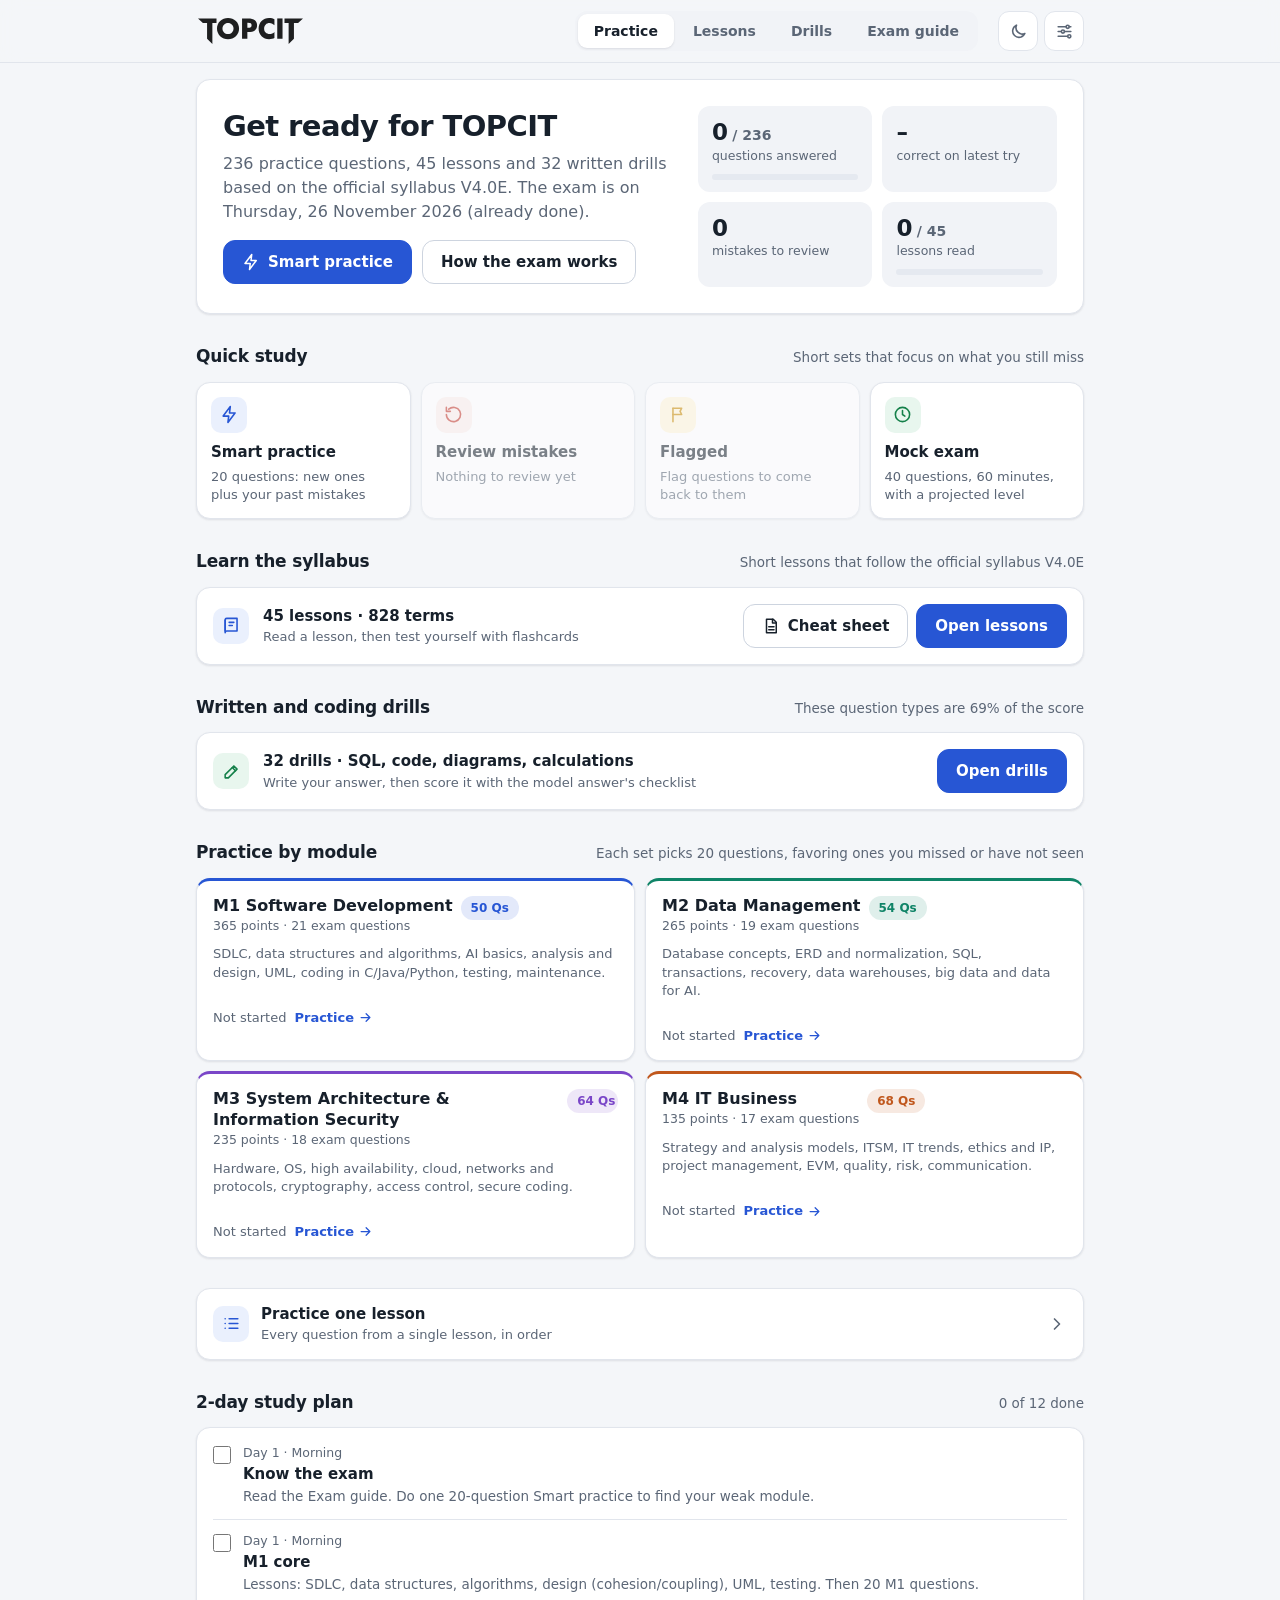
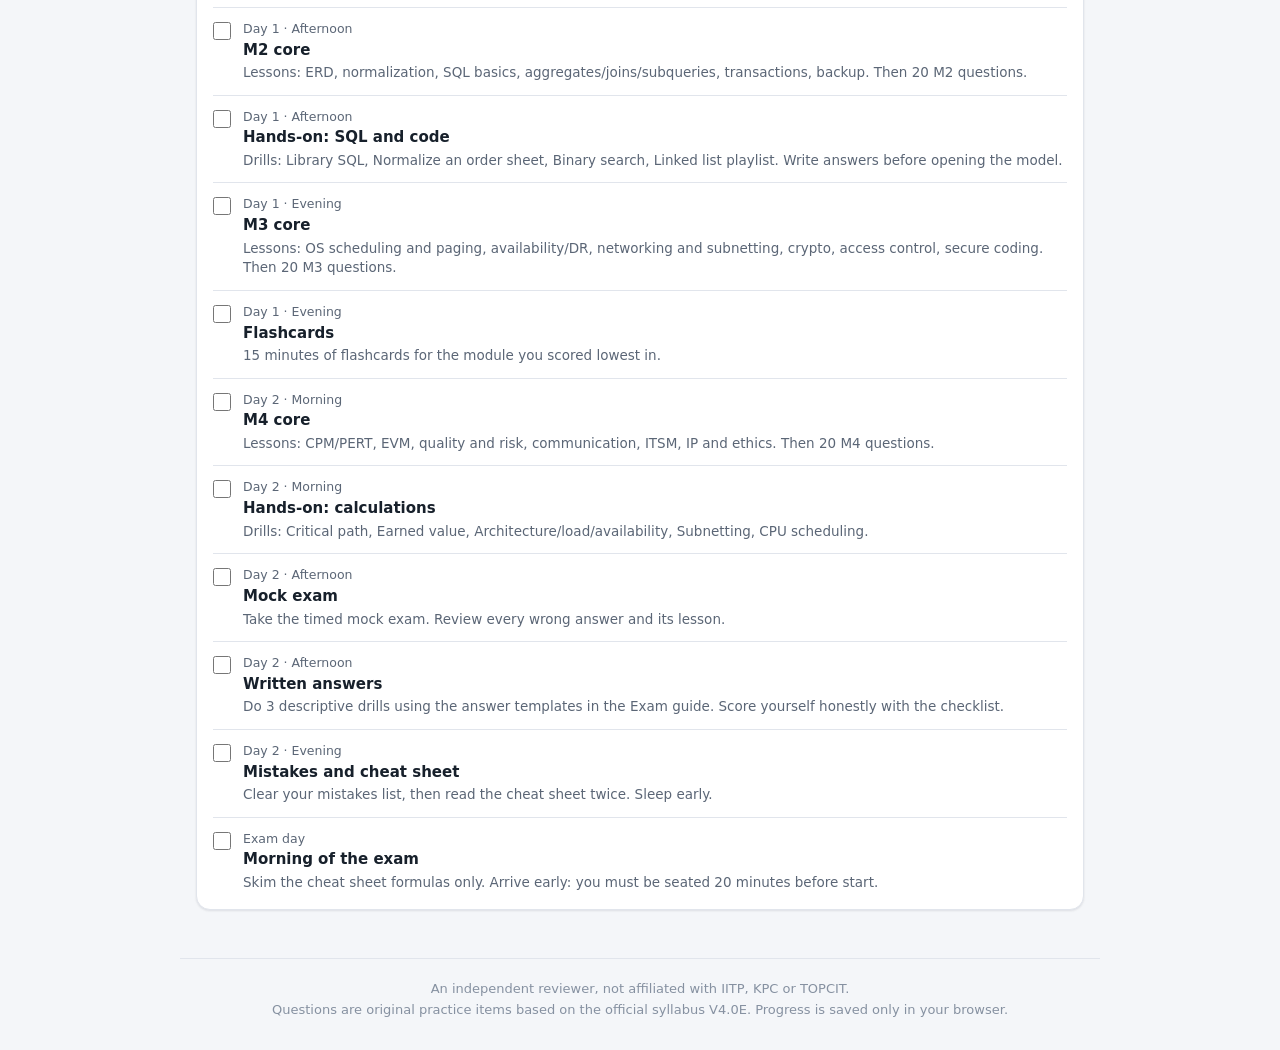
==== index.html @ 1ce20da3 "Add TOPCIT reviewer for the 26 Nov 2026 exam Static site in the same style as the PhilNITS reviewer:" ====
<!DOCTYPE html>
<html lang="en" data-theme="light">
<head>
<meta charset="UTF-8">
<meta name="viewport" content="width=device-width, initial-scale=1, viewport-fit=cover">
<meta name="description" content="Free TOPCIT reviewer: lessons that follow the official syllabus V4.0E, practice questions with an explanation for every choice, a timed mock exam, written and coding drills, and flashcards.">
<title>TOPCIT Reviewer</title>
<link rel="icon" href="img/topcit-logo.svg" type="image/svg+xml">
<link rel="stylesheet" href="css/style.css?v=2">
<script>
  // Light by default; apply a saved choice before the page paints.
  try {
    var saved = JSON.parse(localStorage.getItem('topcit_v1') || '{}');
    var th = saved.settings && saved.settings.theme;
    if (th === 'dark') document.documentElement.setAttribute('data-theme', 'dark');
    else if (th === 'system') document.documentElement.removeAttribute('data-theme');
  } catch (e) { /* storage unavailable */ }
</script>
</head>
<body>
<header class="topbar">
  <div class="topbar-in">
    <div class="brand">
      <a class="logo" href="#home" aria-label="TOPCIT Reviewer home"><img src="img/topcit-logo.svg" width="105" height="26" alt="TOPCIT"></a>
    </div>
    <nav class="mainnav" aria-label="Sections">
      <a href="#home" data-nav="home">Practice</a>
      <a href="#learn" data-nav="learn">Lessons</a>
      <a href="#drills" data-nav="drills">Drills</a>
      <a href="#guide" data-nav="guide">Exam guide</a>
    </nav>
    <div class="top-actions">
      <button class="icon-btn" id="themeBtn" type="button" data-act="toggleTheme" aria-label="Switch to dark mode"></button>
      <button class="icon-btn" id="settingsBtn" type="button" data-act="openSettings" aria-label="Settings"></button>
    </div>
  </div>
</header>

<main id="app" class="wrap"></main>

<footer class="site-foot">
  <p>An independent reviewer, not affiliated with IITP, KPC or TOPCIT.</p>
  <p>Questions are original practice items based on the official syllabus V4.0E. Progress is saved only in your browser.</p>
</footer>

<div id="overlay"></div>
<div id="toast" role="status" aria-live="polite"></div>

<noscript><p class="wrap">This reviewer needs JavaScript turned on.</p></noscript>
<script src="js/core.js?v=2"></script>
<script src="js/m1-lessons.js?v=2"></script>
<script src="js/m1-practice.js?v=2"></script>
<script src="js/m2-lessons.js?v=2"></script>
<script src="js/m2-practice.js?v=2"></script>
<script src="js/m3-lessons.js?v=2"></script>
<script src="js/m3-practice.js?v=2"></script>
<script src="js/m4-lessons.js?v=2"></script>
<script src="js/m4-practice.js?v=2"></script>
<script src="js/guide.js?v=2"></script>
<script src="js/app.js?v=2"></script>
</body>
</html>
---- css/style.css ----
/* Same design system as the PhilNITS IT Passport Reviewer, plus lesson text, code, tables and drills. */

/* ---------- tokens ---------- */
:root {
  --bg: #f4f6f9;
  --surface: #ffffff;
  --surface-2: #f1f3f7;
  --surface-3: #e5e9f0;
  --border: #e1e5ec;
  --border-strong: #cdd4df;
  --text: #17202b;
  --muted: #5b6676;
  --faint: #8691a1;
  --brand: #2756d4;
  --brand-ink: #ffffff;
  --brand-weak: #eaf0fd;
  --brand-line: #c3d2f7;
  --ok: #15804a;
  --ok-ink: #ffffff;
  --ok-weak: #e8f6ee;
  --ok-line: #a6dbbc;
  --bad: #c4382c;
  --bad-ink: #ffffff;
  --bad-weak: #fdeeec;
  --bad-line: #f0b8b1;
  --warn: #b26b00;
  --flag: #c98a00;
  --flag-weak: #fff5d9;
  --m1: #2756d4;
  --m2: #0f8467;
  --m3: #7a46c8;
  --m4: #c0571c;
  --code-bg: #f6f8fb;
  --shadow: 0 1px 2px rgba(16, 24, 40, .05), 0 1px 3px rgba(16, 24, 40, .05);
  --shadow-lg: 0 16px 40px rgba(16, 24, 40, .18);
  --radius: 14px;
  --logo-filter: none;
  --mono: ui-monospace, SFMono-Regular, Menlo, Consolas, "Liberation Mono", monospace;
  color-scheme: light;
}

@media (prefers-color-scheme: dark) {
  :root:not([data-theme="light"]) {
    --bg: #0e1116;
    --surface: #161a21;
    --surface-2: #1d222b;
    --surface-3: #2a303b;
    --border: #2a313c;
    --border-strong: #3b4351;
    --text: #e8ecf2;
    --muted: #a3adbb;
    --faint: #7a8493;
    --brand: #7fa2ff;
    --brand-ink: #0b1224;
    --brand-weak: #1c2640;
    --brand-line: #35466f;
    --ok: #52c985;
    --ok-ink: #0b1f13;
    --ok-weak: #132a1d;
    --ok-line: #2c5c3f;
    --bad: #ff8377;
    --bad-ink: #2a0d0a;
    --bad-weak: #331a18;
    --bad-line: #6c302a;
    --warn: #f0b354;
    --flag: #f2c14e;
    --flag-weak: #32290f;
    --m1: #7fa2ff;
    --m2: #4ccfaa;
    --m3: #b994ff;
    --m4: #ff9d61;
    --code-bg: #12161c;
    --shadow: none;
    --shadow-lg: 0 16px 48px rgba(0, 0, 0, .55);
    --logo-filter: invert(1) brightness(.93);
    color-scheme: dark;
  }
}

:root[data-theme="dark"] {
  --bg: #0e1116;
  --surface: #161a21;
  --surface-2: #1d222b;
  --surface-3: #2a303b;
  --border: #2a313c;
  --border-strong: #3b4351;
  --text: #e8ecf2;
  --muted: #a3adbb;
  --faint: #7a8493;
  --brand: #7fa2ff;
  --brand-ink: #0b1224;
  --brand-weak: #1c2640;
  --brand-line: #35466f;
  --ok: #52c985;
  --ok-ink: #0b1f13;
  --ok-weak: #132a1d;
  --ok-line: #2c5c3f;
  --bad: #ff8377;
  --bad-ink: #2a0d0a;
  --bad-weak: #331a18;
  --bad-line: #6c302a;
  --warn: #f0b354;
  --flag: #f2c14e;
  --flag-weak: #32290f;
  --m1: #7fa2ff;
  --m2: #4ccfaa;
  --m3: #b994ff;
  --m4: #ff9d61;
  --code-bg: #12161c;
  --shadow: none;
  --shadow-lg: 0 16px 48px rgba(0, 0, 0, .55);
  --logo-filter: invert(1) brightness(.93);
  color-scheme: dark;
}

/* ---------- base ---------- */
* { box-sizing: border-box; }
html { -webkit-text-size-adjust: 100%; }
body {
  margin: 0;
  min-height: 100vh;
  background: var(--bg);
  color: var(--text);
  font: 16px/1.5 system-ui, -apple-system, "Segoe UI", Roboto, "Helvetica Neue", Arial, sans-serif;
  -webkit-font-smoothing: antialiased;
}
body.noscroll { overflow: hidden; }
button, select, input, textarea { font: inherit; color: inherit; }
button { -webkit-tap-highlight-color: transparent; }
a { color: var(--brand); }
:focus-visible { outline: 2px solid var(--brand); outline-offset: 2px; }
svg { flex: 0 0 auto; }
.i { width: 18px; height: 18px; }
.muted { color: var(--muted); }
.num { font-variant-numeric: tabular-nums; white-space: nowrap; }
[hidden] { display: none !important; }

.wrap { max-width: 920px; margin: 0 auto; padding: 16px 16px 48px; }
.site-foot {
  max-width: 920px; margin: 0 auto; padding: 18px 16px 28px;
  border-top: 1px solid var(--border);
  text-align: center; font-size: 13px; line-height: 1.5; color: var(--faint);
}
.site-foot p { margin: 2px 0; }
body.has-bar .site-foot { padding-bottom: calc(96px + env(safe-area-inset-bottom)); }

/* ---------- top bar ---------- */
.topbar {
  position: sticky; top: 0; z-index: 20;
  background: var(--bg);
  background: color-mix(in srgb, var(--bg) 86%, transparent);
  -webkit-backdrop-filter: saturate(1.4) blur(10px);
  backdrop-filter: saturate(1.4) blur(10px);
  border-bottom: 1px solid var(--border);
}
.topbar-in { max-width: 920px; margin: 0 auto; padding: 10px 16px; display: flex; align-items: center; flex-wrap: wrap; gap: 8px 12px; }
.brand { flex: 1 1 0; display: flex; align-items: center; min-width: 0; }
.logo { display: block; padding: 8px 2px; }
.logo img { display: block; width: auto; height: 24px; filter: var(--logo-filter); }
.top-actions { margin-left: auto; display: flex; gap: 6px; }
.mainnav {
  order: 3; width: 100%;
  display: flex; gap: 3px; padding: 3px;
  border-radius: 12px; background: var(--surface-2);
}
.mainnav a {
  flex: 1; min-height: 34px; display: grid; place-items: center;
  border-radius: 9px; color: var(--muted);
  font-size: 14px; font-weight: 600; text-decoration: none; white-space: nowrap;
}
.mainnav a:hover { color: var(--text); }
.mainnav a.on { background: var(--surface); color: var(--text); box-shadow: var(--shadow); }
:root[data-theme="dark"] .mainnav a.on { background: var(--surface-3); }
@media (prefers-color-scheme: dark) { :root:not([data-theme="light"]) .mainnav a.on { background: var(--surface-3); } }
body.has-bar .mainnav { display: none; }
@media (min-width: 640px) {
  .mainnav { order: 0; width: auto; margin-left: auto; }
  .mainnav a { padding: 0 16px; }
  .top-actions { margin-left: 8px; }
  .logo img { height: 26px; }
  body.has-bar .mainnav { display: flex; }
}
.icon-btn {
  width: 40px; height: 40px; flex: 0 0 auto;
  display: grid; place-items: center;
  border: 1px solid var(--border); border-radius: 11px;
  background: var(--surface); color: var(--muted); cursor: pointer; text-decoration: none;
}
.icon-btn:hover { color: var(--text); border-color: var(--border-strong); }
.icon-btn svg { width: 19px; height: 19px; }

/* ---------- buttons & controls ---------- */
.btn {
  display: inline-flex; align-items: center; justify-content: center; gap: 8px;
  min-height: 44px; padding: 0 18px;
  border: 1px solid var(--border-strong); border-radius: 12px;
  background: var(--surface); color: var(--text);
  font-weight: 600; font-size: 15px; line-height: 1.2; text-align: center;
  cursor: pointer; text-decoration: none;
}
.btn:hover { background: var(--surface-2); }
.btn.primary { background: var(--brand); border-color: var(--brand); color: var(--brand-ink); }
.btn.primary:hover { filter: brightness(1.07); }
.btn.ghost { background: transparent; border-color: transparent; }
.btn.ghost:hover { background: var(--surface-2); }
.btn.danger { color: var(--bad); border-color: var(--bad-line); }
.btn.danger:hover { background: var(--bad-weak); }
.btn.sm { min-height: 36px; padding: 0 12px; font-size: 14px; border-radius: 10px; }
.btn:disabled { opacity: .45; cursor: default; filter: none; }
.btn svg { width: 18px; height: 18px; }
.link { background: none; border: 0; padding: 4px 0; color: var(--brand); font-size: 13.5px; font-weight: 600; cursor: pointer; text-decoration: none; }
.link:hover { text-decoration: underline; }

.seg { display: inline-flex; flex-wrap: wrap; gap: 2px; padding: 3px; background: var(--surface-2); border-radius: 11px; }
.seg button {
  min-height: 34px; padding: 0 12px;
  border: 0; border-radius: 8px; background: transparent;
  color: var(--muted); font-size: 14px; font-weight: 600; cursor: pointer;
}
.seg button.on { background: var(--surface); color: var(--text); box-shadow: var(--shadow); }
:root[data-theme="dark"] .seg button.on { background: var(--surface-3); }
@media (prefers-color-scheme: dark) { :root:not([data-theme="light"]) .seg button.on { background: var(--surface-3); } }

.toggle {
  position: relative; flex: 0 0 auto;
  width: 46px; height: 28px; border: 0; border-radius: 99px;
  background: var(--surface-3); cursor: pointer; transition: background .15s;
}
.toggle::after {
  content: ""; position: absolute; top: 3px; left: 3px;
  width: 22px; height: 22px; border-radius: 50%;
  background: #fff; box-shadow: 0 1px 3px rgba(0, 0, 0, .3); transition: transform .15s;
}
.toggle[aria-checked="true"] { background: var(--brand); }
.toggle[aria-checked="true"]::after { transform: translateX(18px); }

.meter { height: 6px; border-radius: 99px; background: var(--surface-3); overflow: hidden; }
.meter i { display: block; height: 100%; border-radius: inherit; background: var(--tc, var(--brand)); }

.pill {
  --tc: var(--brand);
  display: inline-flex; align-items: center;
  padding: 3px 10px; border-radius: 99px;
  font-size: 12px; font-weight: 700; white-space: nowrap;
  color: var(--tc);
  background: var(--surface-2);
  background: color-mix(in srgb, var(--tc) 13%, transparent);
}
.m1 { --tc: var(--m1); }
.m2 { --tc: var(--m2); }
.m3 { --tc: var(--m3); }
.m4 { --tc: var(--m4); }
.pill.grey { --tc: var(--muted); }
.pill.warn { --tc: var(--warn); }

.card { background: var(--surface); border: 1px solid var(--border); border-radius: var(--radius); box-shadow: var(--shadow); }

kbd {
  display: inline-block; min-width: 20px; padding: 0 5px;
  border: 1px solid var(--border-strong); border-bottom-width: 2px; border-radius: 5px;
  background: var(--surface); color: var(--muted);
  font-family: inherit; font-size: 11.5px; font-weight: 600; line-height: 1.6; text-align: center;
}
@media (hover: none) { .kbd-only { display: none; } }

/* ---------- home ---------- */
.hero { padding: 20px; display: grid; gap: 18px; }
.hero h1 { margin: 0; font-size: 25px; line-height: 1.2; letter-spacing: -.02em; }
.hero p { margin: 8px 0 0; color: var(--muted); }
.hero-actions { display: flex; flex-wrap: wrap; gap: 10px; margin-top: 16px; }
.hero-actions .btn { flex: 1 1 auto; }
.stats { display: grid; grid-template-columns: repeat(2, 1fr); gap: 10px; }
.stat { padding: 12px 14px; border-radius: 12px; background: var(--surface-2); min-width: 0; }
.stat b { display: block; font-size: 23px; line-height: 1.25; letter-spacing: -.02em; font-variant-numeric: tabular-nums; }
.stat b small { font-size: 14px; color: var(--muted); font-weight: 600; letter-spacing: 0; }
.stat span { display: block; font-size: 12.5px; color: var(--muted); }
.stat .meter { margin-top: 8px; }
@media (min-width: 760px) {
  .hero { grid-template-columns: 1.25fr 1fr; align-items: center; padding: 26px; gap: 26px; }
  .hero h1 { font-size: 29px; }
  .hero-actions .btn { flex: 0 0 auto; }
}

.section { margin-top: 30px; }
.section-head { display: flex; align-items: baseline; justify-content: space-between; flex-wrap: wrap; gap: 4px 12px; margin: 0 0 12px; }
.section-head h2 { margin: 0; font-size: 17px; letter-spacing: -.01em; }
.section-head p { margin: 0; font-size: 13.5px; color: var(--muted); }

.notice {
  display: flex; align-items: center; justify-content: space-between; flex-wrap: wrap; gap: 10px;
  margin: 12px 0 0; padding: 10px 12px; border-radius: 12px;
  background: var(--brand-weak); font-size: 14px;
}

.tiles { display: grid; grid-template-columns: repeat(2, 1fr); gap: 10px; }
@media (min-width: 760px) { .tiles { grid-template-columns: repeat(4, 1fr); } }
.tile {
  display: flex; flex-direction: column; align-items: flex-start; gap: 6px;
  padding: 14px; text-align: left; cursor: pointer; color: inherit; text-decoration: none;
  border: 1px solid var(--border); border-radius: var(--radius);
  background: var(--surface); box-shadow: var(--shadow);
  transition: border-color .15s, transform .15s;
}
.tile:hover:not(:disabled) { border-color: var(--brand-line); transform: translateY(-1px); }
.tile:disabled { opacity: .55; cursor: default; }
.tile b { font-size: 15px; line-height: 1.3; }
.tile > span:last-child { font-size: 13px; line-height: 1.4; color: var(--muted); }
.ic {
  width: 36px; height: 36px; margin-bottom: 4px; border-radius: 10px;
  display: grid; place-items: center;
  background: var(--brand-weak); color: var(--brand);
}
.ic svg { width: 19px; height: 19px; }
.ic.bad { background: var(--bad-weak); color: var(--bad); }
.ic.ok { background: var(--ok-weak); color: var(--ok); }
.ic.flag { background: var(--flag-weak); color: var(--flag); }

.decks { grid-template-columns: 1fr; }
@media (min-width: 760px) { .decks { grid-template-columns: repeat(3, 1fr); } }
.decks .tile { display: grid; grid-template-columns: auto 1fr; align-items: center; column-gap: 12px; }
.decks .tile .ic { grid-row: span 2; margin: 0; }

.learn-cta { display: flex; align-items: center; flex-wrap: wrap; gap: 12px 14px; padding: 16px; }
.learn-cta .ic { margin: 0; }
.learn-text { flex: 1 1 220px; min-width: 0; }
.learn-text b { display: block; font-size: 15px; }
.learn-text span { display: block; font-size: 13px; color: var(--muted); }
.learn-btns { display: flex; flex-wrap: wrap; gap: 8px; }
@media (max-width: 520px) { .learn-btns { width: 100%; } .learn-btns .btn { flex: 1; } }

.topics { display: grid; gap: 10px; }
@media (min-width: 640px) { .topics { grid-template-columns: repeat(2, 1fr); } }
.topic {
  display: flex; flex-direction: column; gap: 10px;
  width: 100%; padding: 15px 16px; text-align: left; cursor: pointer;
  border-top: 3px solid var(--tc);
  transition: border-color .15s, transform .15s;
}
.topic:hover { border-color: var(--brand-line); border-top-color: var(--tc); transform: translateY(-1px); }
.row-top { display: flex; align-items: flex-start; justify-content: space-between; gap: 8px; }
.row-top > span { min-width: 0; }
.row-top b { display: block; font-size: 16px; line-height: 1.3; }
.row-top small { display: block; font-size: 12.5px; color: var(--muted); }
.desc { font-size: 13px; line-height: 1.4; color: var(--muted); }
.row-foot { display: flex; align-items: center; justify-content: space-between; gap: 8px; font-size: 13px; color: var(--muted); }
.go { display: inline-flex; align-items: center; gap: 4px; color: var(--brand); font-weight: 600; white-space: nowrap; }
.go svg { width: 15px; height: 15px; }

.panel summary {
  display: flex; align-items: center; gap: 12px;
  padding: 14px 16px; cursor: pointer; list-style: none;
}
.panel summary::-webkit-details-marker { display: none; }
.panel summary .ic { margin: 0; }
.panel summary b { display: block; font-size: 15px; }
.panel summary small { display: block; font-size: 13px; color: var(--muted); }
.panel summary > svg { margin-left: auto; width: 20px; height: 20px; color: var(--muted); transition: transform .15s; }
.panel[open] summary > svg { transform: rotate(90deg); }
.panel-body { padding: 4px 16px 16px; border-top: 1px solid var(--border); }
.field-label { display: block; margin: 14px 0 6px; font-size: 13px; font-weight: 700; color: var(--muted); }
.lesson-pick { list-style: none; margin: 0; padding: 0; }
.lesson-pick li { display: flex; align-items: baseline; justify-content: space-between; gap: 12px; padding: 7px 0; border-top: 1px solid var(--border); font-size: 14.5px; }
.lesson-pick li:first-child { border-top: 0; }
.lesson-pick .link { font-size: 14.5px; text-align: left; font-weight: 500; }
.lesson-pick .muted { font-size: 13px; white-space: nowrap; font-variant-numeric: tabular-nums; }

.plan { list-style: none; margin: 0; padding: 4px 16px; }
.plan li { border-top: 1px solid var(--border); }
.plan li:first-child { border-top: 0; }
.plan label { display: flex; align-items: flex-start; gap: 12px; padding: 12px 0; cursor: pointer; }
.plan input { flex: 0 0 auto; width: 18px; height: 18px; margin: 2px 0 0; accent-color: var(--ok); }
.plan-text { min-width: 0; }
.plan-text b { display: block; font-size: 15px; }
.plan-text small { display: block; font-size: 12.5px; color: var(--muted); }
.plan-text span { display: block; margin-top: 2px; font-size: 13.5px; line-height: 1.45; color: var(--muted); }
.plan li.done b { color: var(--muted); text-decoration: line-through; }

/* ---------- tables ---------- */
.tbl { overflow-x: auto; margin: 12px 0; border: 1px solid var(--border); border-radius: 12px; }
.tbl table { width: 100%; border-collapse: collapse; font-size: 14px; line-height: 1.45; }
.tbl th, .tbl td { padding: 8px 12px; text-align: left; vertical-align: top; border-bottom: 1px solid var(--border); }
.tbl th { background: var(--surface-2); color: var(--muted); font-size: 13px; font-weight: 700; white-space: nowrap; }
.tbl tr:last-child td { border-bottom: 0; }
.tbl.flat { margin: 0; border: 0; border-radius: 0; }

/* ---------- page heads ---------- */
.page-head { margin: 6px 0 4px; }
.page-head h1 { margin: 0; font-size: 26px; letter-spacing: -.02em; }
.page-head p { margin: 6px 0 14px; color: var(--muted); }

/* ---------- guide ---------- */
.kpis { display: grid; grid-template-columns: repeat(2, 1fr); gap: 10px; }
@media (min-width: 760px) { .kpis { grid-template-columns: repeat(4, 1fr); } }
.kpi { padding: 14px 16px; }
.kpi-label { display: block; font-size: 13px; color: var(--muted); }
.kpi b { display: block; margin-top: 2px; font-size: 24px; font-weight: 650; letter-spacing: -.02em; }
.kpi small { display: block; margin-top: 2px; font-size: 12.5px; line-height: 1.4; color: var(--muted); }
.note { margin: 10px 2px 0; font-size: 13.5px; color: var(--muted); }

.barlist { list-style: none; margin: 0; padding: 16px; display: grid; gap: 12px; }
.barlist li { display: grid; grid-template-columns: minmax(110px, 40%) 1fr auto; align-items: center; gap: 10px; font-size: 14px; }
.bl-label { min-width: 0; display: flex; align-items: center; gap: 8px; }
.bl-label span { min-width: 0; overflow: hidden; text-overflow: ellipsis; white-space: nowrap; }
.bl-track { height: 10px; border-radius: 0 4px 4px 0; background: var(--surface-2); overflow: hidden; }
.bl-fill { display: block; height: 100%; border-radius: 0 4px 4px 0; background: var(--tc, var(--brand)); }
.bl-value { min-width: 64px; text-align: right; font-weight: 600; font-variant-numeric: tabular-nums; }
.bl-value small { margin-left: 4px; font-weight: 500; color: var(--muted); }
@media (max-width: 520px) { .barlist li { grid-template-columns: minmax(0, 1fr) auto; } .bl-track { grid-column: 1 / -1; grid-row: 2; } }

.types { list-style: none; margin: 0; padding: 4px 16px; }
.types li { display: grid; grid-template-columns: minmax(0, 1fr) auto; gap: 2px 12px; padding: 12px 0; border-top: 1px solid var(--border); }
.types li:first-child { border-top: 0; }
.types b { font-size: 15px; }
.types .num { font-weight: 700; }
.types span { grid-column: 1 / -1; font-size: 13.5px; color: var(--muted); line-height: 1.45; }

.levels { list-style: none; margin: 0; padding: 4px 16px; }
.levels li { display: flex; align-items: center; gap: 12px; padding: 10px 0; border-top: 1px solid var(--border); font-size: 14.5px; }
.levels li:first-child { border-top: 0; }
.levels .pill { min-width: 66px; justify-content: center; }
.levels b { flex: 1; }

.tips { list-style: none; margin: 0; padding: 4px 16px; }
.tips li { padding: 12px 0; border-top: 1px solid var(--border); }
.tips li:first-child { border-top: 0; }
.tips b { display: block; font-size: 15px; }
.tips span { display: block; margin-top: 2px; font-size: 14px; line-height: 1.5; color: var(--muted); }

.templates { display: grid; gap: 10px; }
@media (min-width: 640px) { .templates { grid-template-columns: repeat(2, 1fr); } }
.template { padding: 14px 16px; }
.template b { font-size: 15px; }
.template ol { margin: 8px 0 0; padding-left: 20px; font-size: 14px; line-height: 1.5; color: var(--muted); }
.template li { margin: 2px 0; }

.links { display: grid; padding: 6px; }
.links a { display: flex; align-items: center; gap: 12px; padding: 10px; border-radius: 10px; color: inherit; text-decoration: none; }
.links a:hover { background: var(--surface-2); }
.links a .ic { margin: 0; }
.links b { display: block; font-size: 15px; }
.links small { display: block; font-size: 13px; color: var(--muted); }
.links a > svg:last-child { margin-left: auto; width: 16px; height: 16px; color: var(--faint); }

/* ---------- lessons ---------- */
.search {
  display: flex; align-items: center; gap: 10px;
  min-height: 48px; padding: 0 14px;
  border: 1px solid var(--border-strong); border-radius: 12px;
  background: var(--surface); color: var(--muted);
}
.search:focus-within { border-color: var(--brand); box-shadow: 0 0 0 3px var(--brand-weak); }
.search input { flex: 1; min-width: 0; border: 0; outline: 0; background: transparent; color: var(--text); font-size: 16px; }
.search-count { margin: 16px 0 0; font-size: 14px; color: var(--muted); }

.lessons { display: grid; gap: 10px; }
@media (min-width: 640px) { .lessons { grid-template-columns: repeat(2, 1fr); } }
@media (min-width: 880px) { .lessons { grid-template-columns: repeat(3, 1fr); } }
.lesson {
  display: flex; flex-direction: column; gap: 10px; min-width: 0;
  padding: 15px 16px; color: inherit; text-decoration: none;
  border-top: 3px solid var(--tc);
  transition: border-color .15s, transform .15s;
}
.lesson:hover { border-color: var(--brand-line); border-top-color: var(--tc); transform: translateY(-1px); }
.lesson .desc { display: -webkit-box; -webkit-line-clamp: 2; -webkit-box-orient: vertical; overflow: hidden; }
.lesson .row-foot .ok { color: var(--ok); font-weight: 600; }

.term-list { display: grid; gap: 10px; margin-top: 12px; }
.term { display: block; padding: 14px 16px; color: inherit; text-decoration: none; }
.term:hover { border-color: var(--brand-line); }
.term b { display: block; font-size: 16px; line-height: 1.3; }
.term p { margin: 6px 0 0; font-size: 14.5px; line-height: 1.55; }
.term small { display: flex; align-items: center; gap: 8px; margin-top: 10px; font-size: 13px; color: var(--muted); }

.lesson-hero { padding: 18px; border-top: 3px solid var(--tc); }
.lesson-hero p { margin: 0; line-height: 1.6; }
.lesson-stats { display: flex; flex-wrap: wrap; gap: 4px 16px; margin-top: 10px; font-size: 13.5px; color: var(--muted); }
.lesson-hero .hero-actions { margin-top: 14px; }
.lesson-hero .hero-actions .btn { flex: 0 1 auto; }

.lesson-nav { display: grid; grid-template-columns: 1fr 1fr; gap: 10px; margin-top: 18px; }
.lesson-link { display: flex; flex-direction: column; gap: 2px; min-width: 0; padding: 12px 14px; color: inherit; text-decoration: none; }
.lesson-link:hover { border-color: var(--brand-line); }
.lesson-link small { display: inline-flex; align-items: center; gap: 4px; font-size: 12.5px; color: var(--muted); }
.lesson-link small svg { width: 14px; height: 14px; }
.lesson-link b { font-size: 14.5px; line-height: 1.35; }
.lesson-link.next { align-items: flex-end; text-align: right; }

/* ---------- lesson text ---------- */
.prose { padding: 6px 18px 18px; line-height: 1.65; }
@media (min-width: 640px) { .prose { padding: 8px 26px 24px; } }
.prose h3 { margin: 26px 0 8px; padding-top: 18px; border-top: 1px solid var(--border); font-size: 18px; letter-spacing: -.01em; }
.prose h3:first-child { margin-top: 12px; padding-top: 0; border-top: 0; }
.prose h4 { margin: 18px 0 6px; font-size: 16px; }
.prose p { margin: 10px 0; }
.prose ul, .prose ol { margin: 10px 0; padding-left: 22px; }
.prose li { margin: 5px 0; }
.prose li > ul, .prose li > ol { margin: 4px 0; }
.prose.flat { padding: 0; }
code { padding: 1px 6px; border-radius: 6px; background: var(--surface-2); font-family: var(--mono); font-size: .86em; overflow-wrap: anywhere; }
.code { position: relative; margin: 12px 0; }
.code pre { margin: 0; overflow-x: auto; padding: 12px 14px; border: 1px solid var(--border); border-radius: 12px; background: var(--code-bg); font: 13.5px/1.55 var(--mono); tab-size: 4; }
.code pre code { padding: 0; border-radius: 0; background: none; font-size: inherit; overflow-wrap: normal; }
.code-lang { position: absolute; top: 6px; right: 10px; font-size: 11.5px; font-weight: 600; color: var(--faint); }
.tip-box { margin: 12px 0; padding: 10px 13px; border-radius: 10px; background: var(--brand-weak); font-size: 15px; line-height: 1.55; }
.tip-box.trap { background: var(--flag-weak); }
.tip-box b.tag { margin-right: 8px; color: var(--brand); font-size: 11.5px; letter-spacing: .05em; text-transform: uppercase; }
.tip-box.trap b.tag { color: var(--flag); }

/* ---------- quiz ---------- */
.qhead { display: flex; align-items: center; gap: 10px; margin: 2px 0 12px; }
.titles { flex: 1; min-width: 0; }
.titles b { display: block; font-size: 16px; line-height: 1.3; white-space: nowrap; overflow: hidden; text-overflow: ellipsis; }
.titles span { display: block; font-size: 13px; color: var(--muted); white-space: nowrap; overflow: hidden; text-overflow: ellipsis; }
.qright { display: flex; align-items: center; gap: 8px; }
.score { display: flex; gap: 6px; }
.score span {
  display: inline-flex; align-items: center; gap: 4px;
  padding: 4px 10px 4px 8px; border-radius: 99px;
  font-size: 13.5px; font-weight: 700; font-variant-numeric: tabular-nums;
}
.score svg { width: 14px; height: 14px; stroke-width: 3; }
.score .ok { background: var(--ok-weak); color: var(--ok); }
.score .bad { background: var(--bad-weak); color: var(--bad); }
.timer {
  padding: 6px 10px; border-radius: 10px;
  background: var(--surface-2); font-weight: 700; font-variant-numeric: tabular-nums;
}
.timer.low { background: var(--bad-weak); color: var(--bad); }

.pbar { display: flex; height: 6px; margin-bottom: 14px; border-radius: 99px; background: var(--surface-3); overflow: hidden; }
.pbar i { display: block; height: 100%; transition: width .25s; }
.pbar .ok { background: var(--ok); }
.pbar .bad { background: var(--bad); }
.pbar .done { background: var(--brand); }

.qcard { padding: 16px 14px 18px; }
@media (min-width: 640px) { .qcard { padding: 22px 24px 24px; } }
.qmeta { display: flex; align-items: center; flex-wrap: wrap; gap: 8px; margin-bottom: 14px; }
.qsrc { font-size: 13px; color: var(--muted); text-decoration: none; }
a.qsrc:hover { color: var(--brand); text-decoration: underline; }
.flag-btn {
  display: inline-flex; align-items: center; gap: 6px; margin-left: auto;
  min-height: 34px; padding: 0 12px;
  border: 1px solid var(--border); border-radius: 99px;
  background: var(--surface); color: var(--muted);
  font-size: 13px; font-weight: 600; cursor: pointer;
}
.flag-btn svg { width: 15px; height: 15px; }
.flag-btn:hover { border-color: var(--border-strong); color: var(--text); }
.flag-btn.on { border-color: var(--flag); background: var(--flag-weak); color: var(--flag); }

.stem { margin: 0 0 14px; font-size: 16.5px; line-height: 1.6; }
.stem .qn { margin-right: 6px; font-weight: 700; }

.verdict { display: flex; align-items: center; gap: 8px; min-height: 26px; margin: 0 0 10px; font-size: 15px; font-weight: 700; }
.verdict svg { width: 18px; height: 18px; stroke-width: 3; }
.verdict.ok { color: var(--ok); }
.verdict.bad { color: var(--bad); }

.choices { display: flex; flex-direction: column; gap: 8px; }
.choice {
  display: flex; align-items: center; gap: 10px;
  width: 100%; padding: 10px; text-align: left; line-height: 1.45;
  border: 1.5px solid var(--border); border-radius: 12px;
  background: var(--surface); cursor: pointer;
  transition: border-color .12s, background-color .12s, opacity .12s;
}
@media (min-width: 640px) { .choice { gap: 14px; padding: 11px 14px; } }
.choices:not(.revealed) .choice:hover { border-color: var(--brand-line); background: var(--brand-weak); }
.choice .key {
  flex: 0 0 30px; height: 30px;
  display: grid; place-items: center;
  border: 1px solid var(--border); border-radius: 8px;
  background: var(--surface-2); color: var(--muted);
  font-size: 14px; font-weight: 700;
}
.choices.multi .choice .key { border-radius: 6px; }
.choice .key svg { width: 16px; height: 16px; stroke-width: 3; }
.choice .ctext { flex: 1 1 auto; min-width: 0; overflow-wrap: anywhere; }
.choice.picked { border-color: var(--brand); background: var(--brand-weak); }
.choice.picked .key { border-color: var(--brand); background: var(--brand); color: var(--brand-ink); }
.choice.correct { border-color: var(--ok); background: var(--ok-weak); }
.choice.correct .key { border-color: var(--ok); background: var(--ok); color: var(--ok-ink); }
.choice.wrong { border-color: var(--bad); background: var(--bad-weak); }
.choice.wrong .key { border-color: var(--bad); background: var(--bad); color: var(--bad-ink); }
.choice.dim { opacity: .62; }
.revealed .choice { cursor: default; }

.why {
  margin: 6px 0 6px;
  padding: 9px 12px; border-radius: 10px; border-left: 3px solid var(--border-strong);
  background: var(--surface-2); font-size: 14.5px; line-height: 1.55;
  animation: fade .18s ease-out;
}
@media (min-width: 640px) { .why { margin-left: 46px; } }
.why.ok { border-left-color: var(--ok); }
.why.no { border-left-color: var(--bad); }
.why.other { color: var(--muted); }
.why .tag { margin-right: 8px; font-size: 11.5px; font-weight: 800; letter-spacing: .05em; text-transform: uppercase; }
.why.ok .tag { color: var(--ok); }
.why.no .tag { color: var(--bad); }
.why.plain { margin-left: 0; margin-top: 12px; }

.check-row { display: flex; align-items: center; flex-wrap: wrap; gap: 12px; margin-top: 14px; font-size: 13.5px; color: var(--muted); }
.blanks { display: grid; gap: 10px; }
.blank { display: grid; grid-template-columns: 1fr; gap: 6px; }
@media (min-width: 640px) { .blank { grid-template-columns: 110px 1fr; align-items: center; } .blank .answer { grid-column: 2; } }
.blank > span:first-child { font-size: 14px; font-weight: 700; }
.blank input {
  width: 100%; min-height: 44px; padding: 0 12px;
  border: 1.5px solid var(--border-strong); border-radius: 11px;
  background: var(--surface); color: var(--text); font-size: 16px;
}
.blank input:focus { outline: none; border-color: var(--brand); box-shadow: 0 0 0 3px var(--brand-weak); }
.blank.ok input { border-color: var(--ok); background: var(--ok-weak); }
.blank.bad input { border-color: var(--bad); background: var(--bad-weak); }
.blank .answer { display: flex; align-items: center; gap: 6px; font-size: 14px; color: var(--muted); }
.blank .answer svg { width: 15px; height: 15px; stroke-width: 3; }
.blank.ok .answer svg { color: var(--ok); }
.blank.bad .answer svg { color: var(--bad); }

.kbd-hint { margin: 14px 0 0; text-align: center; font-size: 12.5px; color: var(--faint); }

.actionbar {
  position: fixed; left: 0; right: 0; bottom: 0; z-index: 15;
  padding: 10px 16px calc(10px + env(safe-area-inset-bottom));
  background: var(--surface);
  background: color-mix(in srgb, var(--surface) 90%, transparent);
  -webkit-backdrop-filter: blur(12px);
  backdrop-filter: blur(12px);
  border-top: 1px solid var(--border);
}
.actionbar .in { max-width: 920px; margin: 0 auto; display: grid; grid-template-columns: 1fr auto 1fr; gap: 10px; }
.actionbar .navbtn { min-width: 96px; font-variant-numeric: tabular-nums; }
@media (max-width: 380px) { .actionbar .lbl { display: none; } }

/* ---------- results ---------- */
.result-hero { padding: 26px 18px; text-align: center; }
.result-hero h1 { margin: 6px 0 4px; font-size: 23px; letter-spacing: -.02em; }
.result-hero p { margin: 0; }
.ring {
  --rc: var(--brand);
  width: 136px; height: 136px; margin: 0 auto 8px; border-radius: 50%;
  display: grid; place-items: center;
  background: conic-gradient(var(--rc) calc(var(--p) * 1%), var(--surface-3) 0);
}
.ring::before { content: ""; grid-area: 1 / 1; width: 108px; height: 108px; border-radius: 50%; background: var(--surface); }
.ring b { grid-area: 1 / 1; position: relative; font-size: 30px; letter-spacing: -.02em; font-variant-numeric: tabular-nums; }
.ring.ok { --rc: var(--ok); }
.ring.warn { --rc: var(--warn); }
.ring.bad { --rc: var(--bad); }
.passbox { max-width: 460px; margin: 16px auto 0; padding: 12px 14px; border-radius: 12px; font-weight: 700; background: var(--brand-weak); color: var(--brand); }
.passbox small { display: block; margin-top: 2px; font-weight: 500; font-size: 13px; color: var(--muted); }
.res-actions { display: flex; flex-wrap: wrap; justify-content: center; gap: 10px; margin-top: 20px; }

.tbars { display: grid; gap: 16px; padding: 18px; }
.tbar-head { display: flex; justify-content: space-between; gap: 10px; margin-bottom: 6px; font-size: 14px; }
.tbar-head span { color: var(--muted); font-variant-numeric: tabular-nums; }
.tbar { height: 8px; border-radius: 99px; background: var(--surface-3); overflow: hidden; }
.tbar i { display: block; height: 100%; border-radius: inherit; background: var(--tc); }

.misses { display: grid; grid-template-columns: minmax(0, 1fr); gap: 8px; }
.miss { display: flex; align-items: center; gap: 12px; width: 100%; padding: 12px 14px; text-align: left; cursor: pointer; color: inherit; }
.miss:hover { border-color: var(--brand-line); }
.miss .what { flex: 1; min-width: 0; }
.miss .what b { display: block; font-size: 14.5px; font-weight: 600; white-space: nowrap; overflow: hidden; text-overflow: ellipsis; }
.miss .what small { display: block; font-size: 12.5px; color: var(--muted); }
.miss > svg { width: 18px; height: 18px; color: var(--faint); }
@media (max-width: 520px) { .miss .pill { display: none; } }

/* ---------- drills ---------- */
.drill-filter { margin-bottom: 4px; }
.part { margin-top: 12px; padding: 16px; }
@media (min-width: 640px) { .part { padding: 20px 24px; } }
.part-q { display: flex; align-items: flex-start; gap: 10px; margin-bottom: 12px; }
.part-q > div { flex: 1; min-width: 0; font-weight: 600; line-height: 1.5; }
.part-q .pill { margin-top: 2px; }
.part textarea {
  width: 100%; min-height: 150px; padding: 10px 12px;
  border: 1px solid var(--border-strong); border-radius: 11px;
  background: var(--surface); color: var(--text); font: 14.5px/1.55 var(--mono); resize: vertical;
}
.part textarea:focus { outline: none; border-color: var(--brand); box-shadow: 0 0 0 3px var(--brand-weak); }
.part .btn { margin-top: 10px; }
.model { margin-top: 14px; padding-top: 14px; border-top: 1px solid var(--border); }
.model-label { display: block; margin: 0 0 6px; font-size: 13px; font-weight: 700; color: var(--muted); }
.rubric { list-style: none; margin: 4px 0 0; padding: 0; display: grid; gap: 6px; }
.rubric label { display: flex; align-items: flex-start; gap: 10px; padding: 9px 12px; border-radius: 10px; background: var(--surface-2); cursor: pointer; font-size: 14.5px; line-height: 1.45; }
.rubric input { flex: 0 0 auto; width: 18px; height: 18px; margin: 1px 0 0; accent-color: var(--ok); }
.part-score { margin: 10px 0 0; font-size: 14.5px; }
.part-score b { font-variant-numeric: tabular-nums; }
.drill-total { display: flex; align-items: center; justify-content: space-between; flex-wrap: wrap; gap: 10px; margin-top: 12px; padding: 14px 16px; }
.drill-total b { font-size: 17px; font-variant-numeric: tabular-nums; }
.drill-total div { display: flex; flex-wrap: wrap; gap: 8px; }

/* ---------- flashcards ---------- */
.flash {
  display: flex; flex-direction: column; align-items: center; justify-content: center; gap: 8px;
  width: 100%; min-height: 300px; padding: 28px 20px; text-align: center; color: inherit;
  cursor: pointer; user-select: none;
}
.flash:hover, .flash.flipped { border-color: var(--brand-line); }
.flash h2 { margin: 6px 0 0; font-size: 28px; line-height: 1.25; letter-spacing: -.02em; }
.flash-src { display: flex; align-items: center; flex-wrap: wrap; justify-content: center; gap: 8px; font-size: 13px; color: var(--muted); }
.flash-hint { margin: 10px 0 0; font-size: 14px; color: var(--faint); }
.flash-back { max-width: 560px; margin: 10px 0 0; font-size: 16.5px; line-height: 1.6; animation: fade .2s ease-out; }
.flash-btns { display: flex; justify-content: center; flex-wrap: wrap; gap: 10px; margin-top: 14px; }
.flash-btns .btn { min-width: 150px; }
.btn.known { border-color: var(--ok-line); color: var(--ok); }
.btn.again { border-color: var(--bad-line); color: var(--bad); }
.deck-done { padding: 26px 18px; text-align: center; }
.deck-done h1 { margin: 0 0 4px; font-size: 23px; }

/* ---------- overlay ---------- */
#overlay { position: fixed; inset: 0; z-index: 50; display: none; }
#overlay.open { display: block; }
.backdrop { position: absolute; inset: 0; background: rgba(8, 12, 18, .5); animation: fade .15s; }
.modal {
  position: absolute; left: 0; right: 0; bottom: 0;
  max-height: 90vh; overflow: auto;
  padding: 18px 18px calc(18px + env(safe-area-inset-bottom));
  border-radius: 18px 18px 0 0;
  background: var(--surface); box-shadow: var(--shadow-lg);
  animation: sheet .2s ease-out;
}
@media (min-width: 640px) {
  .modal {
    left: 50%; top: 50%; right: auto; bottom: auto;
    width: min(560px, calc(100vw - 32px)); max-height: calc(100vh - 48px);
    padding: 22px; border-radius: 18px;
    transform: translate(-50%, -50%);
    animation: pop .16s ease-out;
  }
}
.modal-head { display: flex; align-items: center; justify-content: space-between; gap: 12px; margin-bottom: 12px; }
.modal-head h2 { margin: 0; font-size: 18px; }
.modal p { margin: 0 0 12px; line-height: 1.55; }
.modal-actions { display: flex; justify-content: flex-end; flex-wrap: wrap; gap: 10px; margin-top: 18px; }

.set-row { display: flex; align-items: center; justify-content: space-between; gap: 16px; padding: 14px 0; border-top: 1px solid var(--border); }
.set-row:first-of-type { border-top: 0; }
.set-row b { display: block; font-size: 15px; }
.set-row span { display: block; font-size: 13px; color: var(--muted); }
@media (max-width: 480px) { .set-row.stack { flex-direction: column; align-items: flex-start; gap: 10px; } }
.confirm { padding: 12px 14px; border-radius: 12px; background: var(--bad-weak); }
.confirm p { margin: 0 0 10px; }

.legend { display: flex; flex-wrap: wrap; gap: 6px 14px; margin-bottom: 14px; font-size: 12.5px; color: var(--muted); }
.legend i { display: inline-block; width: 11px; height: 11px; margin-right: 6px; border-radius: 3px; border: 1px solid var(--border-strong); vertical-align: -1px; }
.legend .ok { background: var(--ok-weak); border-color: var(--ok-line); }
.legend .bad { background: var(--bad-weak); border-color: var(--bad-line); }
.legend .done { background: var(--brand-weak); border-color: var(--brand-line); }
.legend .flag { background: var(--flag); border-color: var(--flag); border-radius: 50%; }
.cells { display: grid; grid-template-columns: repeat(auto-fill, minmax(44px, 1fr)); gap: 6px; }
.cell {
  position: relative; height: 40px;
  border: 1px solid var(--border); border-radius: 9px;
  background: var(--surface); cursor: pointer;
  font-size: 13px; font-weight: 600; font-variant-numeric: tabular-nums;
}
.cell:hover { border-color: var(--border-strong); }
.cell.ok { background: var(--ok-weak); border-color: var(--ok-line); color: var(--ok); }
.cell.bad { background: var(--bad-weak); border-color: var(--bad-line); color: var(--bad); }
.cell.done { background: var(--brand-weak); border-color: var(--brand-line); color: var(--brand); }
.cell.cur { outline: 2px solid var(--text); outline-offset: 1px; }
.cell.flag::after { content: ""; position: absolute; top: 4px; right: 4px; width: 7px; height: 7px; border-radius: 50%; background: var(--flag); }

/* ---------- toast ---------- */
#toast {
  position: fixed; left: 50%; bottom: 96px; z-index: 60;
  max-width: calc(100vw - 32px); padding: 10px 16px; border-radius: 12px;
  background: var(--text); color: var(--bg);
  font-size: 14px; font-weight: 600;
  opacity: 0; pointer-events: none;
  transform: translate(-50%, 8px); transition: opacity .2s, transform .2s;
}
#toast.show { opacity: 1; transform: translate(-50%, 0); }

@keyframes fade { from { opacity: 0; } to { opacity: 1; } }
@keyframes sheet { from { transform: translateY(24px); opacity: .6; } to { transform: none; opacity: 1; } }
@keyframes pop { from { transform: translate(-50%, -48%) scale(.98); opacity: 0; } to { transform: translate(-50%, -50%); opacity: 1; } }
@media (prefers-reduced-motion: reduce) {
  *, *::before, *::after { animation: none !important; transition: none !important; }
}
@media print {
  .topbar, .actionbar, .site-foot, #toast { display: none; }
}
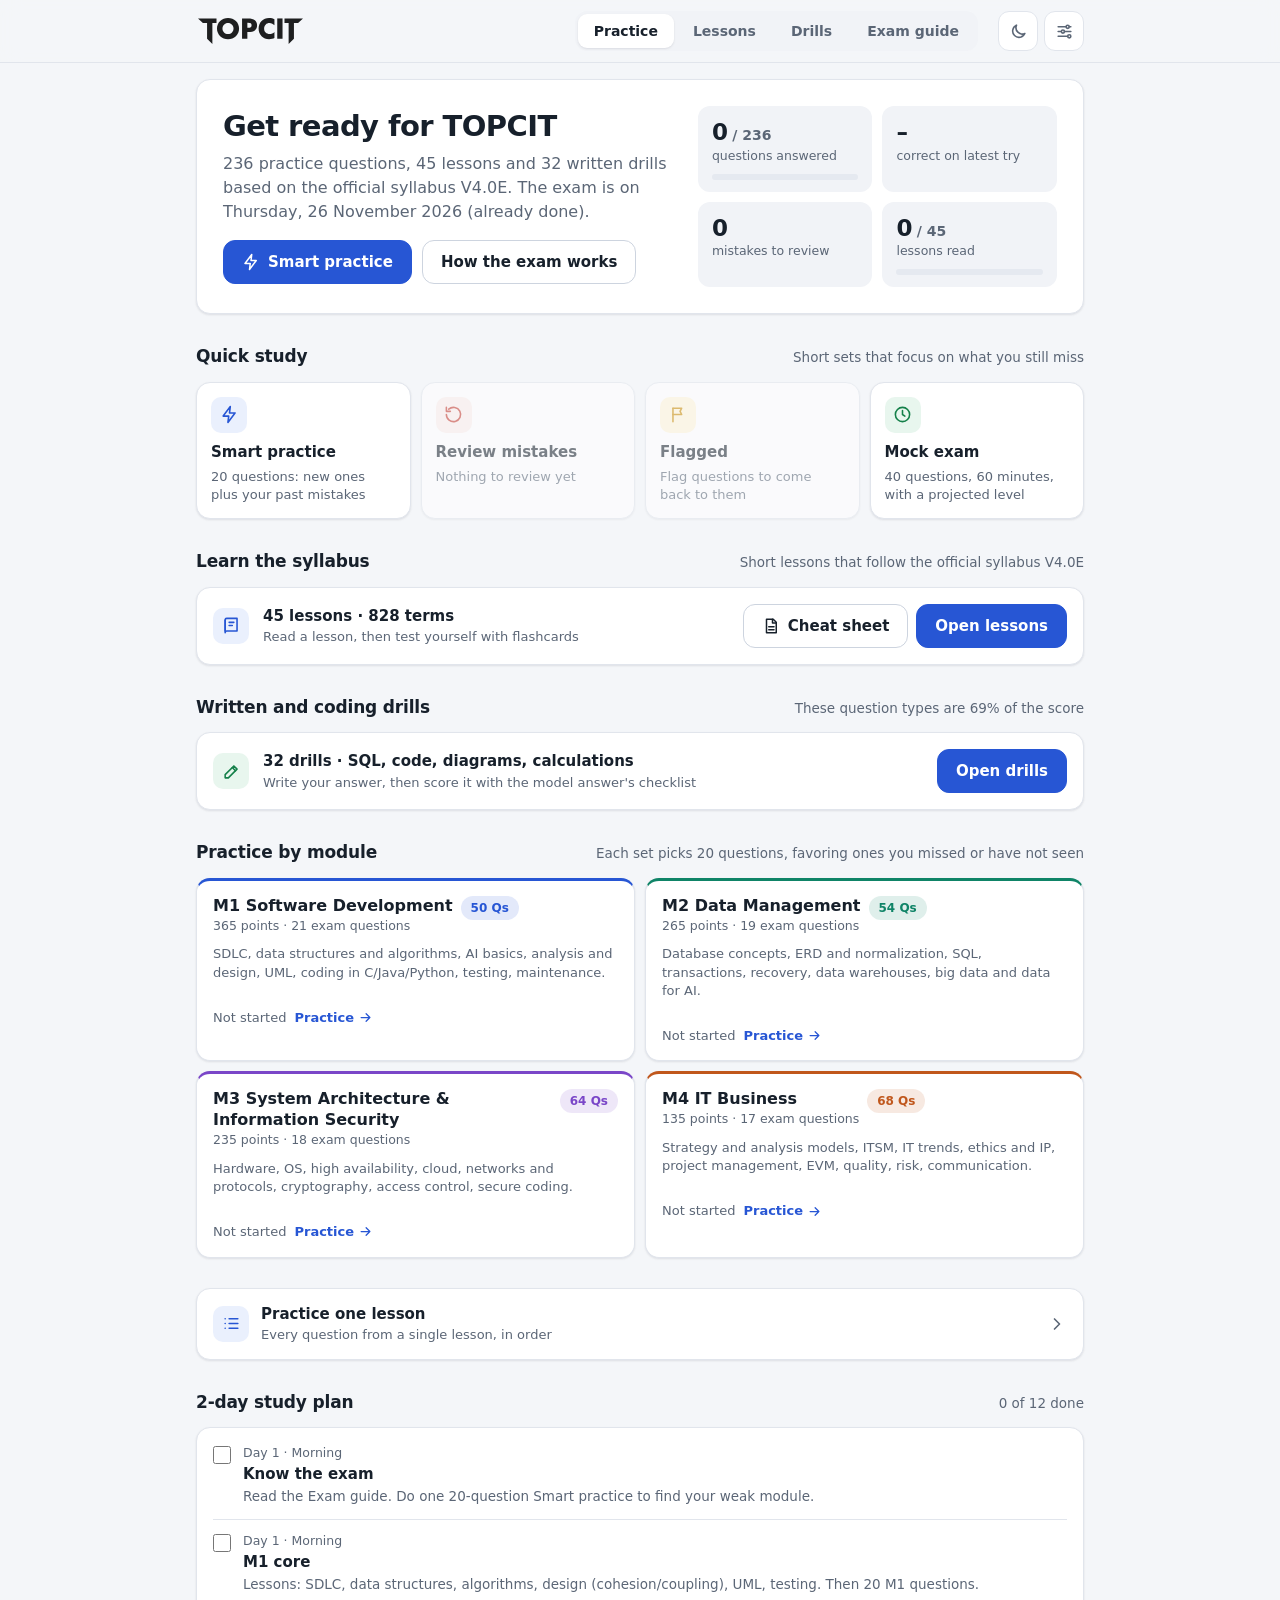
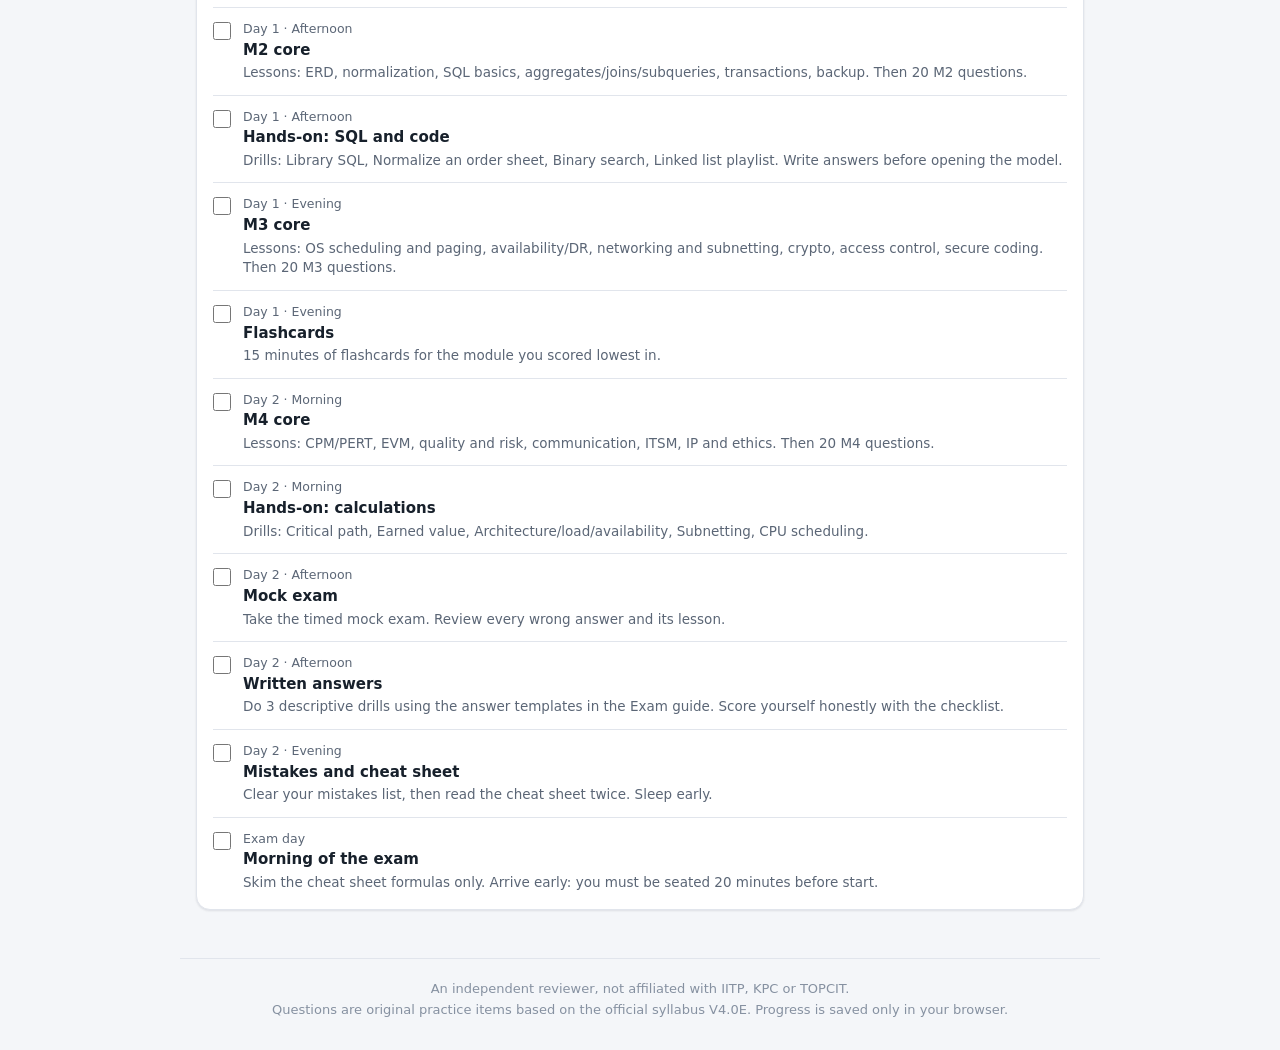
==== commit 33956b00: "Keep badges from overflowing on lesson and drill cards Badges shrank next to long titles and their t" ====
--- a/index.html
+++ b/index.html
@@ -6,7 +6,7 @@
 <meta name="description" content="Free TOPCIT reviewer: lessons that follow the official syllabus V4.0E, practice questions with an explanation for every choice, a timed mock exam, written and coding drills, and flashcards.">
 <title>TOPCIT Reviewer</title>
 <link rel="icon" href="img/topcit-logo.svg" type="image/svg+xml">
-<link rel="stylesheet" href="css/style.css?v=2">
+<link rel="stylesheet" href="css/style.css?v=4">
 <script>
   // Light by default; apply a saved choice before the page paints.
   try {
@@ -57,6 +57,6 @@
 <script src="js/m4-lessons.js?v=2"></script>
 <script src="js/m4-practice.js?v=2"></script>
 <script src="js/guide.js?v=2"></script>
-<script src="js/app.js?v=2"></script>
+<script src="js/app.js?v=3"></script>
 </body>
 </html>
--- a/css/style.css
+++ b/css/style.css
@@ -239,6 +239,7 @@
 
 .pill {
   --tc: var(--brand);
+  flex: 0 0 auto;
   display: inline-flex; align-items: center;
   padding: 3px 10px; border-radius: 99px;
   font-size: 12px; font-weight: 700; white-space: nowrap;
@@ -605,7 +606,12 @@
 .check-row { display: flex; align-items: center; flex-wrap: wrap; gap: 12px; margin-top: 14px; font-size: 13.5px; color: var(--muted); }
 .blanks { display: grid; gap: 10px; }
 .blank { display: grid; grid-template-columns: 1fr; gap: 6px; }
-@media (min-width: 640px) { .blank { grid-template-columns: 110px 1fr; align-items: center; } .blank .answer { grid-column: 2; } }
+@media (min-width: 640px) {
+  /* One shared grid per question: the label column is as wide as its longest label. */
+  .blanks { grid-template-columns: max-content minmax(0, 1fr); align-items: center; gap: 8px 14px; }
+  .blank { display: contents; }
+  .blank .answer { grid-column: 2; margin-top: -2px; }
+}
 .blank > span:first-child { font-size: 14px; font-weight: 700; }
 .blank input {
   width: 100%; min-height: 44px; padding: 0 12px;
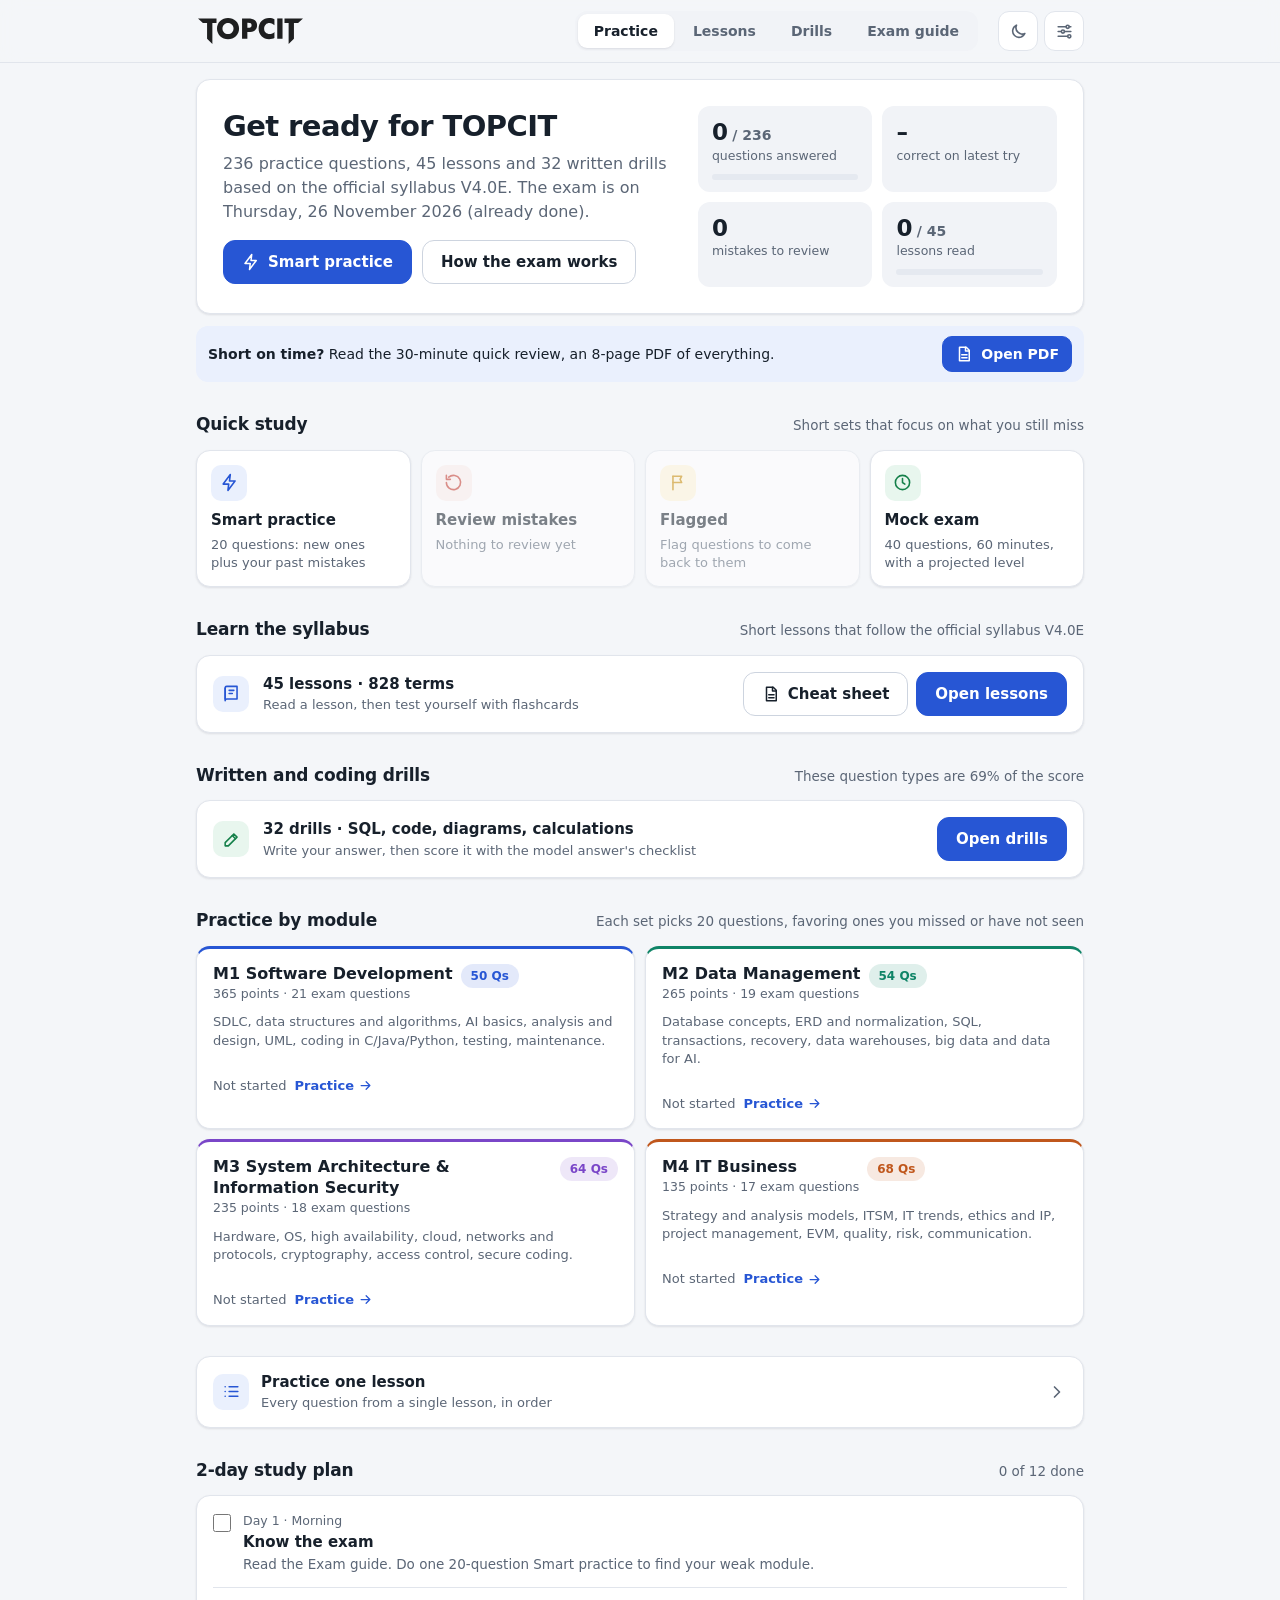
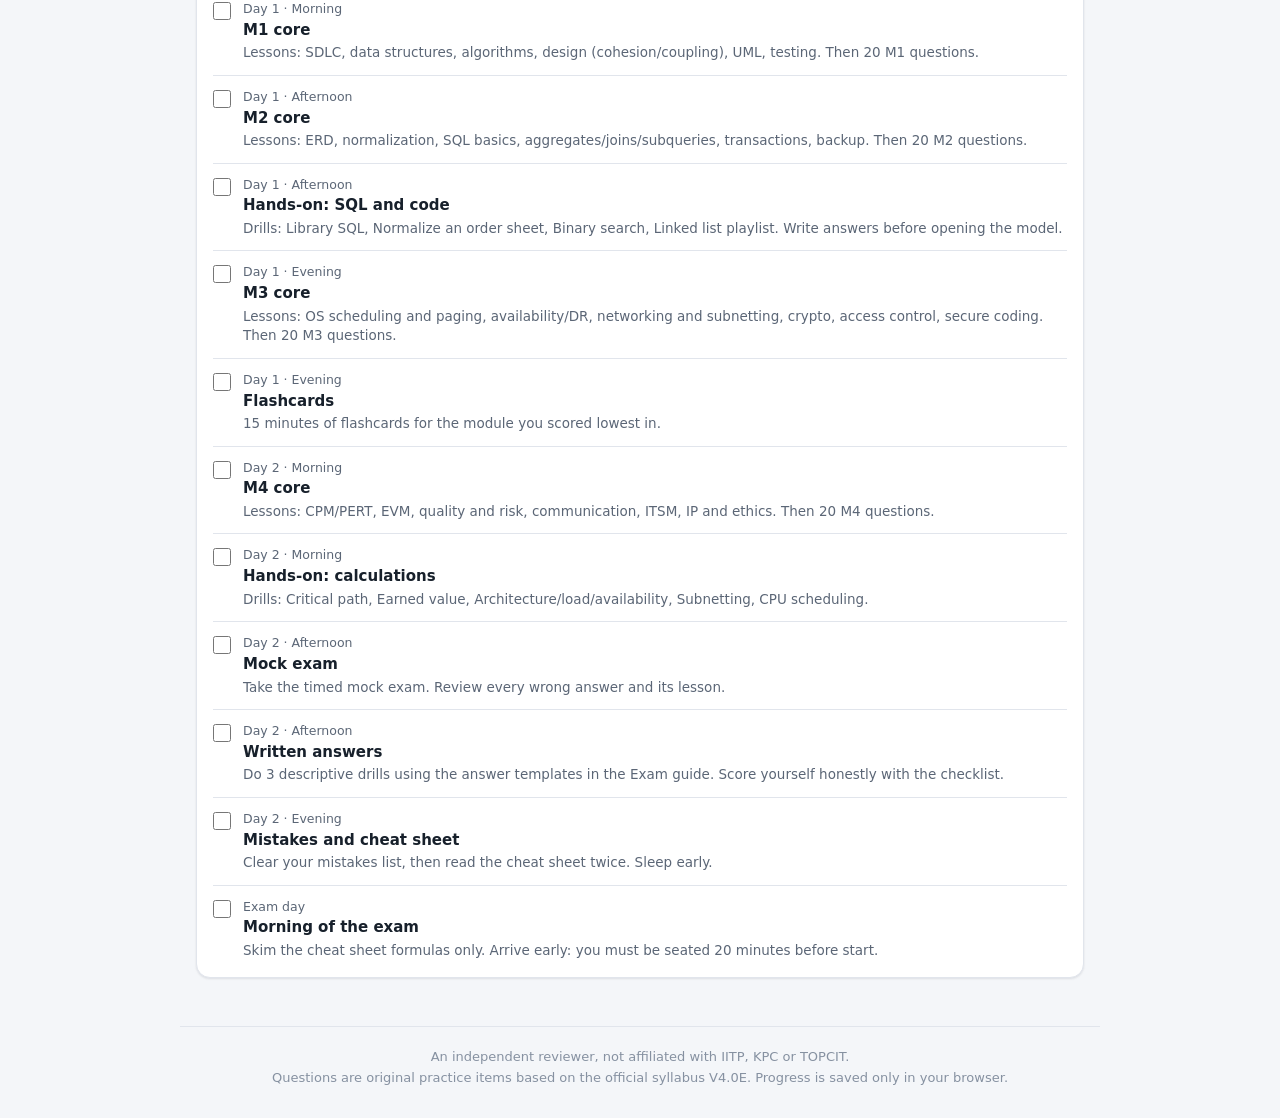
==== commit 9c12791b: "Add 30-minute quick review PDF Eight A4 pages: exam format and strategy, one section per module, eve" ====
--- a/index.html
+++ b/index.html
@@ -57,6 +57,6 @@
 <script src="js/m4-lessons.js?v=2"></script>
 <script src="js/m4-practice.js?v=2"></script>
 <script src="js/guide.js?v=2"></script>
-<script src="js/app.js?v=3"></script>
+<script src="js/app.js?v=4"></script>
 </body>
 </html>
